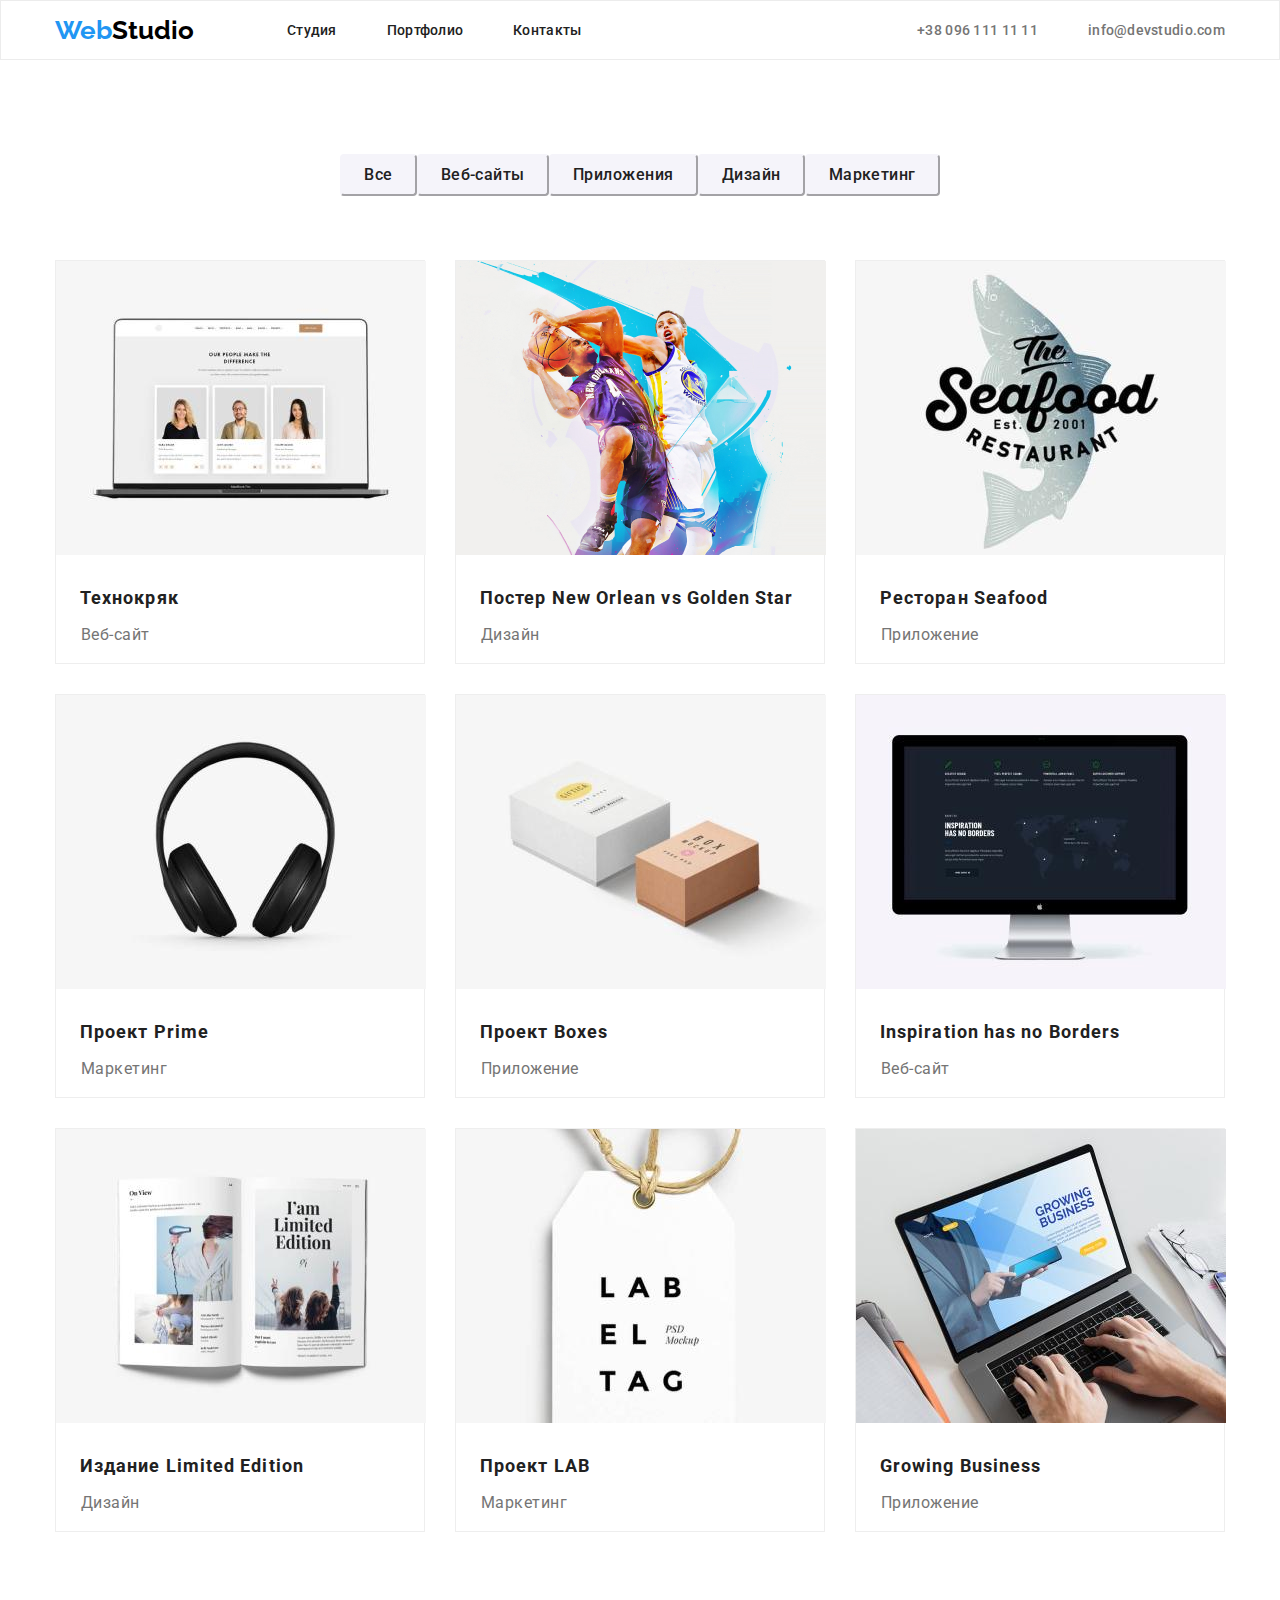
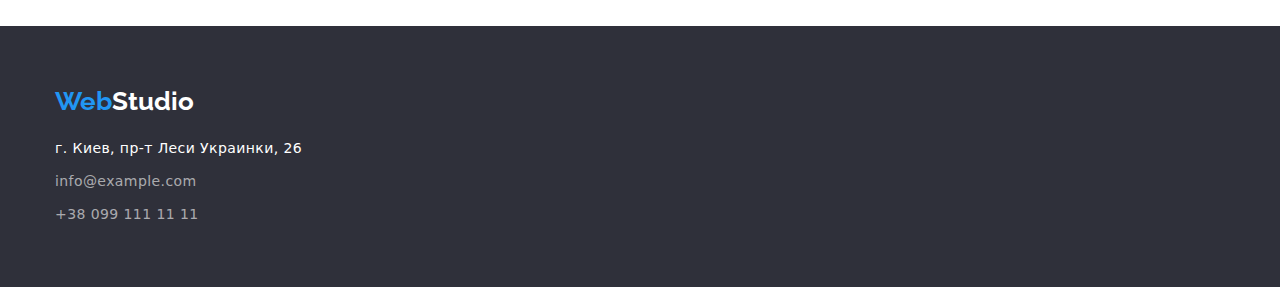
==== Portfolio.html @ e016d086 "Initial commit" ====
<!DOCTYPE html>
<html lang="en">
<head>
    <meta charset="UTF-8">
    <meta http-equiv="X-UA-Compatible" content="IE=edge">
    <meta name="viewport" content="width=device-width, initial-scale=1.0">
    <title>Портфолио</title>
    <link rel="stylesheet" href="./css/style.css">
    <link rel="preconnect" href="https://fonts.googleapis.com">
    <link rel="preconnect" href="https://fonts.gstatic.com" crossorigin>
    <link href="https://fonts.googleapis.com/css2?family=Roboto:wght@400;500;700;900&display=swap" rel="stylesheet">
    <link rel="preconnect" href="https://fonts.googleapis.com">
    <link rel="preconnect" href="https://fonts.gstatic.com" crossorigin>
    <link href="https://fonts.googleapis.com/css2?family=Raleway:wght@700&display=swap" rel="stylesheet">
    <link rel="stylesheet" href="./css/modern-normalize.css">
</head>


<header class="top-line">
    <div class="conteiner">

    <nav class="main-nav">
        
        <a href="/" class="logo">
        <span class="logo-web">Web</span>Studio
        </a>
        

        
        <ul class="site-nav">
            <li><a href="./index.html">Студия</a></li>
            <li><a href="">Портфолио</a></li>
            <li><a href="">Контакты</a></li>
        </ul>
        

        
        <ul class="adress-nav">
            <li class="tel"><a href="tel:+380961111111">+38 096 111 11 11</a></li>
            <li class="mail"><a href="mailto:info@devstudio.com">info@devstudio.com</a></li>
        </ul>
        

        </ul>


        </nav>
     </div>
</header>


<body>
    <section class="conteiner">
        <div class="section-portfolio"> 
        <ul class="button-filters">
            <li> <button class="filters-button" type="button">Все</button> </li>
            <li> <button class="filters-button" type="button">Веб-сайты</button> </li>
            <li> <button class="filters-button" type="button">Приложения</button> </li>
            <li> <button class="filters-button" type="button">Дизайн</button> </li>
            <li> <button class="filters-button" type="button">Маркетинг</button> </li>
        </ul>
        <ul class="images">
            <li class="box">
                <img 
                src="./img/portfolio/img.jpg" 
                alt="веб сайт технокряк"
                width="370"
                height="294">
                <h3>Технокряк</h3>
                <p>Веб-сайт</p>
            </li>
            <li class="box">
                <img 
                src="./img/portfolio/img(1).jpg" 
                alt="постер"
                width="370"
                height="294">
                <h3>Постер New Orlean vs Golden Star</h3>
                <p>Дизайн</p>
            </li>
            <li class="box">
                <img 
                src="./img/portfolio/img(2).jpg" 
                alt="Приложение"
                width="370"
                height="294">
                <h3>Ресторан Seafood</h3>
                <p>Приложение</p>
            </li>
            <li class="box">
                <img 
                src="./img/portfolio/img3(3).jpg" 
                alt="Наушники"
                width="370"
                height="294">
                <h3>Проект Prime</h3>
                <p>Маркетинг</p>
            </li>
            <li class="box">
                <img 
                src="./img/portfolio/img(4).jpg" 
                alt="коробки"
                width="370"
                height="294">
                <h3>Проект Boxes</h3>
                <p>Приложение</p>
            </li>
            <li class="box">
                <img 
                src="./img/portfolio/img(5).jpg" 
                alt="Веб-сайт"
                width="370"
                height="294">
                <h3>Inspiration has no Borders</h3>
                <p>Веб-сайт</p>
            </li>
            <li class="box">
                <img 
                src="./img/portfolio/img(6).jpg" 
                alt="книга"
                width="370"
                height="294">
                <h3>Издание Limited Edition</h3>
                <p>Дизайн</p>
            </li>
            <li class="box">
                <img 
                src="./img/portfolio/img(7).jpg" 
                alt="бирка"
                width="370"
                height="294">
                <h3>Проект LAB</h3>
                <p>Маркетинг</p>
            </li>
            <li class="box">
                <img 
                src="./img/portfolio/img(8).jpg" 
                alt=""
                width="370"
                height="294">
                <h3>Growing Business</h3>
                <p>Приложение</p>
            </li>
        </ul>
    </div>
    </section>


    
    <footer>
    <div class="conteiner">
        <div class="logo-footer">
        <a href="/" class="logo">
        </div>
            <span class="logo-web">Web</span><span class="logo-studio">Studio</span>
            </a>
         <address>
            <ul class="list">
                <li><a class="adress-adress" href="">г. Киев, пр-т Леси Украинки, 26</a>
                <li><a class="adress-mail" href="">info@example.com</a></li>
                <li><a class="adress-tel" href="">+38 099 111 11 11</a></li>
            
            </ul>
         </address>
        </div>
    </footer>
</body>
</html>
---- css/style.css ----
:root {
    --brand-color: #ffffff;
    --hover-color: #2196F3;
    --additional-color: #757575;
    --title-color: #212121;

  }

  body,
  h1,
  h2,
  h3,
  h4,
  p,
  ul,
  ol,
  li {
    margin: 0;
  }

body {
    margin: 0px 0px 0px 0px;
    color: var(--additional-color);
    font-family: Roboto, sans-seri;
}

a {
    text-decoration: none;
}

ul {
    list-style: none;
    margin-top: 0px;
    margin-bottom: 0px;
    padding: 0px 0px 0px 0px;
}

.top-line {
    border: 1px solid #ECECEC;
}

.logo {
    font-family: Raleway;
    font-weight: bold;
    font-size: 26px;
    line-height: 1.19;
    color: #000000;
}

.logo-web {
   color: var(--hover-color);
}



.conteiner {
 width: 1200px;
 margin: 0 auto;
 padding: 0 15px;
}
/* top-line */



.site-nav {
    display: flex;
    margin-left: 93px;
}

.site-nav li {
display: block;
padding-top: 20px;
padding-bottom: 20px;
}

.site-nav li:not(:last-child) {
    margin-right: 50px;
}

.adress-nav {
    display: flex;
    margin-left: auto;
}

.adress-nav li+li {
    margin-left: 50px;
}

.main-nav {
    display: flex;
    align-items: center;
}

/* site nav */

.adress-nav-block {
    padding: 93px;
}

.site-nav a {
    font-family: Roboto;
font-weight: 500;
font-size: 14px;
line-height: 1.14;
letter-spacing: 0.02em;
color: var(--title-color);
}
.site-nav a:hover,
.site-nav a:focus {
    color: var(--hover-color)
}
/* adress nav */


.adress-nav a {
    font-family: Roboto;
font-weight: 500;
font-size: 14px;
line-height: 1,14;
letter-spacing: 0.02em;

color: var(--additional-color);
}

.adress-nav a:hover,
.adress-nav a:focus {
    color: var(--hover-color);
}

/* section-1 */

.section-1 {
    margin-left: auto;
    margin-right: auto;
    background: #2F303A;
    text-align: center;
}
/* tittle */

.section-1-busines {
font-family: Roboto;
font-weight: 900;
font-size: 44px;
line-height: 1.36;
padding-top: 200px;
padding-bottom: 30px;
text-align: center;
color: var(--brand-color);
}
    /* button */
.button {
 min-width: 200px;
height: 50px;    
background: var(--hover-color);
box-shadow: 0px 4px 4px rgba(0, 0, 0, 0.15);
margin-bottom: 201.6px;
}
    /* text */

.zakaz {
    font-family: Roboto;
    font-weight: bold;
    font-size: 16px;
    line-height: 1.87;
    
    align-items: center;
    letter-spacing: 0.06em;
    
    color: var(--brand-color);
}

/* section 2 */

.section-2 ul {
    display: flex;
    justify-content: space-between;
    padding-top: 94px;
}


.section-2 h3 {
font-weight: bold;
font-size: 14px;
line-height: 1.14;
letter-spacing: 0.03em;
text-transform: uppercase;
color: var(--title-color);
}

.section-2 p {
padding-top: 10px;
font-size: 14px;
line-height: 1.71;
letter-spacing: 0.03em;
color: var(--additional-color);
}

.section-tittle {
font-weight: bold;
font-size: 36px;
line-height: 1.51;
letter-spacing: 0.03em;
color: var(--title-color);
}

/* section-3 */



.section-3 ul {
    padding-top: 50px;
    display: flex;
    justify-content: space-between;
    padding-bottom: 94px;
}


.section-3 h2 {
    text-align: center;
    padding-top: 94px;
}
 
/* section-4 */

.section-4 {
    background: #F5F4FA;
}

.section-4 h2 {
    text-align: center;
    padding-top: 94px;
}

.section-4 h3 {
font-weight: 500;
font-size: 16px;
line-height: 1.18;
letter-spacing: 0.03em;
color: var(--title-color);
text-align: center;
padding-top: 30px;
}

.section-4 ul {
    padding-top: 50px;
    padding-bottom: 94px;
    display: flex;
    justify-content: space-between;
}

.section-4 li {
    background: #FFFFFF;
/* material shadow v1 */

box-shadow: 0px 1px 3px rgba(0, 0, 0, 0.12), 0px 1px 1px rgba(0, 0, 0, 0.14), 0px 2px 1px rgba(0, 0, 0, 0.2);
border-radius: 0px 0px 4px 4px;
}

.section-4 p {
    font-family: Roboto;
font-size: 16px;
line-height: 1.18;
letter-spacing: 0.03em;
color: var(--additional-color);
text-align: center;
padding-top: 10px;
padding-bottom: 30px;
}

/* footer */

.logo-footer {
    padding-top: 60px;
}

footer {
    background: #2F303A;
}

.conteiner .list {
    padding-top: 20px;  
    padding-bottom: 60px;
}

.list li:not(:first-child) {
    padding-top: 9px;
}

.logo-studio {
    color: var(--brand-color);
}


.adress-mail {
    font-size: 14px;
    line-height: 1.71;
    font-style: normal;
    letter-spacing: 0.03em;
    
    color: rgba(255, 255, 255, 0.6);
}

.adress-tel {
    font-size: 14px;
    line-height: 1.71;
    font-style: normal;
    letter-spacing: 0.03em;
    
    color: rgba(255, 255, 255, 0.6);
}

.adress-adress {
font-size: 14px;
line-height: 1.71;
font-style: normal;
letter-spacing: 0.03em;
color: var(--brand-color);
}

/* Page-2-portfolio */

/* Section-1 */


.button-filters {
    display: flex;
    justify-content: center;
    padding-top: 94px;
    padding-bottom: 34px;
    
}

.images li {
    margin-top: 30px;
}

.images {
    display: flex;
    justify-content: space-between;
    flex-wrap: wrap;
    padding-bottom: 94px;
}

.filters-button {
background: #F5F4FA;
border-radius: 4px;

}

.filters-button {
    font-family: Roboto;
    font-weight: 500;
    font-size: 16px;
    line-height: 1.62;
    
    text-align: center;
    letter-spacing: 0.03em;
    
    color: var(--title-color);
    border-radius: 4px;
    border-color: #F5F4FA;
    padding: 6px 22px;
    display: inline-block;
}

.filters-button:hover,
.filters-button:focus {
    background: var(--hover-color);
    /* shadow-middle */
    
    box-shadow: 0px 3px 1px rgba(0, 0, 0, 0.1), 0px 1px 2px rgba(0, 0, 0, 0.08), 0px 2px 2px rgba(0, 0, 0, 0.12);
    border-radius: 4px;
    border-color: #F5F4FA;
    cursor: pointer;
}

.filters-button:hover,
.filters-button:focus {
    font-family: Roboto;;
font-weight: 500;
font-size: 16px;
line-height: 1.62;

text-align: center;
letter-spacing: 0.03em;


color: var(--brand-color);
cursor: pointer;
}

/* box */
.box {
    background: var(--brand-color);
    border: 1px solid #EEEEEE;
    box-sizing: border-box;
    width: 370px;
height: 404px;
}

.box h3 {
    font-family: Roboto;
font-weight: bold;
font-size: 18px;
line-height: 2;
/* identical to box height, or 200% */

letter-spacing: 0.06em;

color: #212121;
padding-top: 20px;
padding-bottom: 4px;
padding-left: 24px;
}

.box p {
    font-family: Roboto;
font-size: 16px;
line-height: 1.87;
/* identical to box height, or 187% */

letter-spacing: 0.03em;

color: var(--additional-color);
padding-left: 25px;
}
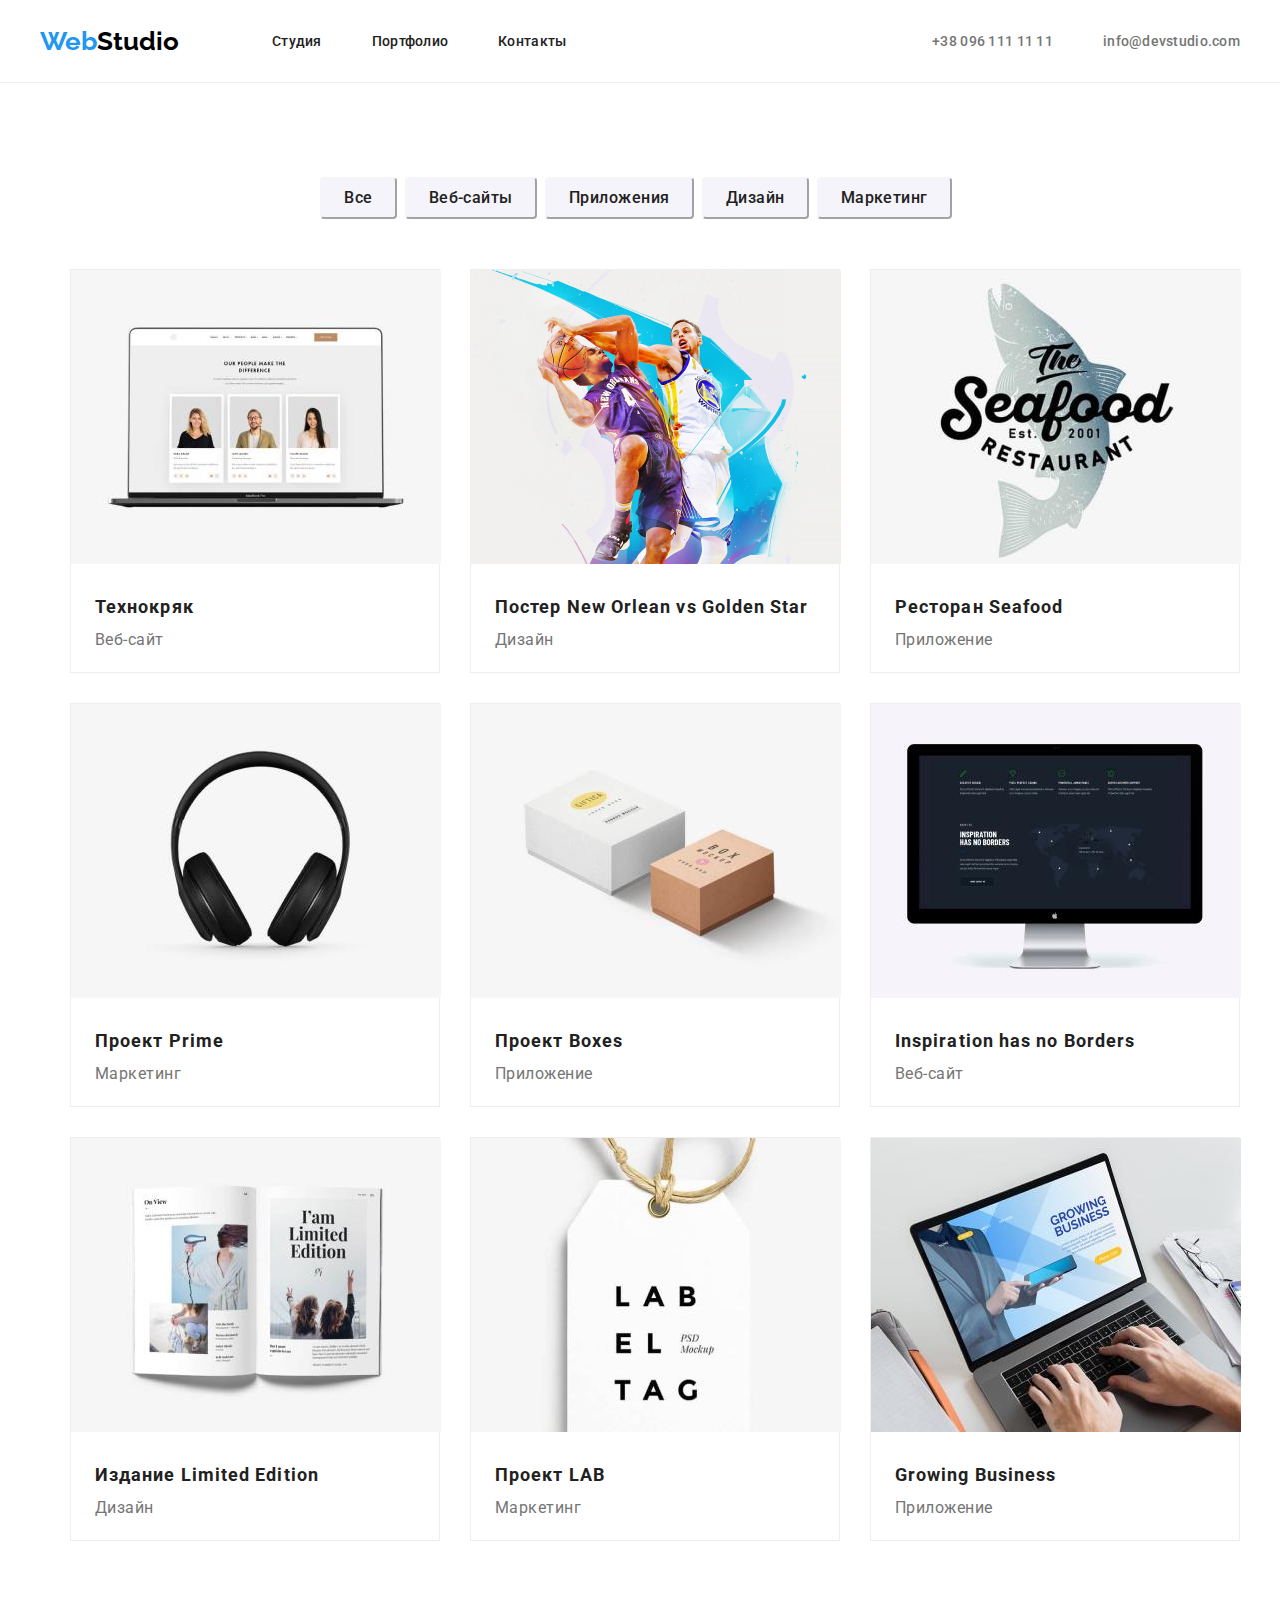
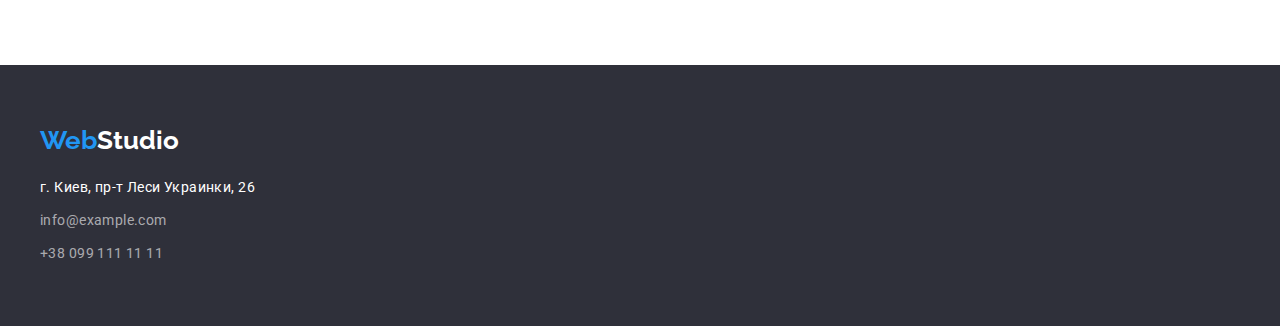
==== commit d7eb0bca: "update" ====
--- a/Portfolio.html
+++ b/Portfolio.html
@@ -5,7 +5,6 @@
     <meta http-equiv="X-UA-Compatible" content="IE=edge">
     <meta name="viewport" content="width=device-width, initial-scale=1.0">
     <title>Портфолио</title>
-    <link rel="stylesheet" href="./css/style.css">
     <link rel="preconnect" href="https://fonts.googleapis.com">
     <link rel="preconnect" href="https://fonts.gstatic.com" crossorigin>
     <link href="https://fonts.googleapis.com/css2?family=Roboto:wght@400;500;700;900&display=swap" rel="stylesheet">
@@ -13,6 +12,7 @@
     <link rel="preconnect" href="https://fonts.gstatic.com" crossorigin>
     <link href="https://fonts.googleapis.com/css2?family=Raleway:wght@700&display=swap" rel="stylesheet">
     <link rel="stylesheet" href="./css/modern-normalize.css">
+    <link rel="stylesheet" href="./css/style.css">
 </head>
 
 
@@ -53,11 +53,11 @@
     <section class="conteiner">
         <div class="section-portfolio"> 
         <ul class="button-filters">
-            <li> <button class="filters-button" type="button">Все</button> </li>
-            <li> <button class="filters-button" type="button">Веб-сайты</button> </li>
-            <li> <button class="filters-button" type="button">Приложения</button> </li>
-            <li> <button class="filters-button" type="button">Дизайн</button> </li>
-            <li> <button class="filters-button" type="button">Маркетинг</button> </li>
+            <li class="item"> <button class="filters-button" type="button">Все</button> </li>
+            <li class="item"> <button class="filters-button" type="button">Веб-сайты</button> </li>
+            <li class="item"> <button class="filters-button" type="button">Приложения</button> </li>
+            <li class="item"> <button class="filters-button" type="button">Дизайн</button> </li>
+            <li class="item"> <button class="filters-button" type="button">Маркетинг</button> </li>
         </ul>
         <ul class="images">
             <li class="box">
@@ -66,8 +66,10 @@
                 alt="веб сайт технокряк"
                 width="370"
                 height="294">
+                <div class="name">
                 <h3>Технокряк</h3>
                 <p>Веб-сайт</p>
+                </div>
             </li>
             <li class="box">
                 <img 
@@ -75,26 +77,34 @@
                 alt="постер"
                 width="370"
                 height="294">
+                <div class="name">
                 <h3>Постер New Orlean vs Golden Star</h3>
                 <p>Дизайн</p>
+                </div>
             </li>
+            <div class="box-not">
             <li class="box">
                 <img 
                 src="./img/portfolio/img(2).jpg" 
                 alt="Приложение"
                 width="370"
                 height="294">
+                <div class="name">
                 <h3>Ресторан Seafood</h3>
                 <p>Приложение</p>
+                </div>
             </li>
+            </div>
             <li class="box">
                 <img 
                 src="./img/portfolio/img3(3).jpg" 
                 alt="Наушники"
                 width="370"
                 height="294">
+                <div class="name">
                 <h3>Проект Prime</h3>
                 <p>Маркетинг</p>
+                </div>
             </li>
             <li class="box">
                 <img 
@@ -102,26 +112,34 @@
                 alt="коробки"
                 width="370"
                 height="294">
+                <div class="name">
                 <h3>Проект Boxes</h3>
                 <p>Приложение</p>
+                </div>
             </li>
+            <div class="box-not">
             <li class="box">
                 <img 
                 src="./img/portfolio/img(5).jpg" 
                 alt="Веб-сайт"
                 width="370"
                 height="294">
+                <div class="name">
                 <h3>Inspiration has no Borders</h3>
                 <p>Веб-сайт</p>
+                </div>
             </li>
+            </div>
             <li class="box">
                 <img 
                 src="./img/portfolio/img(6).jpg" 
                 alt="книга"
                 width="370"
                 height="294">
+                <div class="name">
                 <h3>Издание Limited Edition</h3>
                 <p>Дизайн</p>
+                </div>
             </li>
             <li class="box">
                 <img 
@@ -129,40 +147,47 @@
                 alt="бирка"
                 width="370"
                 height="294">
+                <div class="name">
                 <h3>Проект LAB</h3>
                 <p>Маркетинг</p>
+            </div>
             </li>
+            <div class="box-not">
             <li class="box">
                 <img 
                 src="./img/portfolio/img(8).jpg" 
                 alt=""
                 width="370"
                 height="294">
+                <div class="name">
                 <h3>Growing Business</h3>
                 <p>Приложение</p>
+            </div>
             </li>
+            </div>
         </ul>
     </div>
     </section>
 
 
     
-    <footer>
+<footer>
     <div class="conteiner">
         <div class="logo-footer">
-        <a href="/" class="logo">
-        </div>
-            <span class="logo-web">Web</span><span class="logo-studio">Studio</span>
+            <a href="/" class="logo">
+                <span class="logo-web">Web</span><span class="logo-studio">Studio</span>
             </a>
+         </div>
+
          <address>
-            <ul class="list">
-                <li><a class="adress-adress" href="">г. Киев, пр-т Леси Украинки, 26</a>
-                <li><a class="adress-mail" href="">info@example.com</a></li>
-                <li><a class="adress-tel" href="">+38 099 111 11 11</a></li>
+                <ul class="list">
+                    <li><a class="adress-adress" href="">г. Киев, пр-т Леси Украинки, 26</a>
+                    <li><a class="adress-mail" href="">info@example.com</a></li>
+                    <li><a class="adress-tel" href="">+38 099 111 11 11</a></li>
             
-            </ul>
+                </ul>
          </address>
-        </div>
+    </div>
     </footer>
 </body>
 </html>--- a/css/style.css
+++ b/css/style.css
@@ -38,7 +38,7 @@
 }
 
 .top-line {
-    border: 1px solid #ECECEC;
+    border-bottom: 1px solid #ECECEC;
 }
 
 .logo {
@@ -57,8 +57,8 @@
 
 .conteiner {
  width: 1200px;
- margin: 0 auto;
- padding: 0 15px;
+ margin: 0px auto;
+ padding: 0px 0px;
 }
 /* top-line */
 
@@ -71,8 +71,8 @@
 
 .site-nav li {
 display: block;
-padding-top: 20px;
-padding-bottom: 20px;
+padding-top: 32px;
+padding-bottom: 32px;
 }
 
 .site-nav li:not(:last-child) {
@@ -131,21 +131,21 @@
 
 /* section-1 */
 
-.section-1 {
+.section-hero {
     margin-left: auto;
     margin-right: auto;
     background: #2F303A;
     text-align: center;
+    padding-top: 200px;
+    padding-bottom: 200px;
 }
 /* tittle */
 
-.section-1-busines {
+.section-hero-busines {
 font-family: Roboto;
 font-weight: 900;
 font-size: 44px;
 line-height: 1.36;
-padding-top: 200px;
-padding-bottom: 30px;
 text-align: center;
 color: var(--brand-color);
 }
@@ -155,7 +155,7 @@
 height: 50px;    
 background: var(--hover-color);
 box-shadow: 0px 4px 4px rgba(0, 0, 0, 0.15);
-margin-bottom: 201.6px;
+margin-top: 30px;
 }
     /* text */
 
@@ -171,16 +171,19 @@
     color: var(--brand-color);
 }
 
-/* section 2 */
-
-.section-2 ul {
+/* section quality */
+
+.section-quality {
+    padding-top: 94px;
+}
+
+.section-quality ul {
     display: flex;
     justify-content: space-between;
-    padding-top: 94px;
-}
-
-
-.section-2 h3 {
+}
+
+
+.section-quality h3 {
 font-weight: bold;
 font-size: 14px;
 line-height: 1.14;
@@ -189,8 +192,7 @@
 color: var(--title-color);
 }
 
-.section-2 p {
-padding-top: 10px;
+.section-quality p {
 font-size: 14px;
 line-height: 1.71;
 letter-spacing: 0.03em;
@@ -207,50 +209,56 @@
 
 /* section-3 */
 
-
-
-.section-3 ul {
-    padding-top: 50px;
+.section-what-we-doing {
+padding-top: 94px;
+padding-bottom: 94px;
+}
+
+.section-what-we-doing ul {
+    margin-top: 50px;
     display: flex;
     justify-content: space-between;
-    padding-bottom: 94px;
-}
-
-
-.section-3 h2 {
+}
+
+
+.section-what-we-doing h2 {
     text-align: center;
-    padding-top: 94px;
 }
  
 /* section-4 */
 
-.section-4 {
+.comand-list {
+    padding-top: 30px;
+    padding-bottom: 30px;
+}
+
+.section-comand {
     background: #F5F4FA;
-}
-
-.section-4 h2 {
+    padding-top: 94px;
+    padding-bottom: 94px;
+}
+
+.section-comand h2 {
     text-align: center;
-    padding-top: 94px;
-}
-
-.section-4 h3 {
+
+}
+
+.section-comand h3 {
 font-weight: 500;
 font-size: 16px;
 line-height: 1.18;
 letter-spacing: 0.03em;
 color: var(--title-color);
 text-align: center;
-padding-top: 30px;
-}
-
-.section-4 ul {
-    padding-top: 50px;
-    padding-bottom: 94px;
+}
+
+.section-comand ul {
     display: flex;
     justify-content: space-between;
-}
-
-.section-4 li {
+    margin-top: 50px;
+}
+
+.section-comand li {
     background: #FFFFFF;
 /* material shadow v1 */
 
@@ -258,34 +266,33 @@
 border-radius: 0px 0px 4px 4px;
 }
 
-.section-4 p {
+.section-comand p {
     font-family: Roboto;
 font-size: 16px;
 line-height: 1.18;
 letter-spacing: 0.03em;
 color: var(--additional-color);
 text-align: center;
-padding-top: 10px;
-padding-bottom: 30px;
+margin-top: 10px;
 }
 
 /* footer */
 
-.logo-footer {
+footer {
     padding-top: 60px;
+    padding-bottom: 60px;
 }
 
 footer {
     background: #2F303A;
 }
 
-.conteiner .list {
-    padding-top: 20px;  
-    padding-bottom: 60px;
+footer ul {
+    margin-top: 20px;
 }
 
 .list li:not(:first-child) {
-    padding-top: 9px;
+    margin-top: 9px;
 }
 
 .logo-studio {
@@ -323,30 +330,39 @@
 
 /* Section-1 */
 
+.section-portfolio {
+    padding-top: 94px;
+    padding-bottom: 94px;
+}
 
 .button-filters {
     display: flex;
     justify-content: center;
-    padding-top: 94px;
-    padding-bottom: 34px;
-    
+    margin-bottom: 50px;
+}
+
+.section-portfolio .name {
+    padding: 20px 24px;
 }
 
 .images li {
-    margin-top: 30px;
-}
+ margin-left: 30px;
+ margin-bottom: 30px;
+}
+
 
 .images {
-    display: flex;
-    justify-content: space-between;
+    display: flex;    
     flex-wrap: wrap;
-    padding-bottom: 94px;
+}
+
+.button-filters .item {
+    margin-right: 8px;
 }
 
 .filters-button {
 background: #F5F4FA;
 border-radius: 4px;
-
 }
 
 .filters-button {
@@ -368,8 +384,6 @@
 .filters-button:hover,
 .filters-button:focus {
     background: var(--hover-color);
-    /* shadow-middle */
-    
     box-shadow: 0px 3px 1px rgba(0, 0, 0, 0.1), 0px 1px 2px rgba(0, 0, 0, 0.08), 0px 2px 2px rgba(0, 0, 0, 0.12);
     border-radius: 4px;
     border-color: #F5F4FA;
@@ -406,13 +420,8 @@
 font-size: 18px;
 line-height: 2;
 /* identical to box height, or 200% */
-
 letter-spacing: 0.06em;
-
 color: #212121;
-padding-top: 20px;
-padding-bottom: 4px;
-padding-left: 24px;
 }
 
 .box p {
@@ -424,5 +433,4 @@
 letter-spacing: 0.03em;
 
 color: var(--additional-color);
-padding-left: 25px;
 }